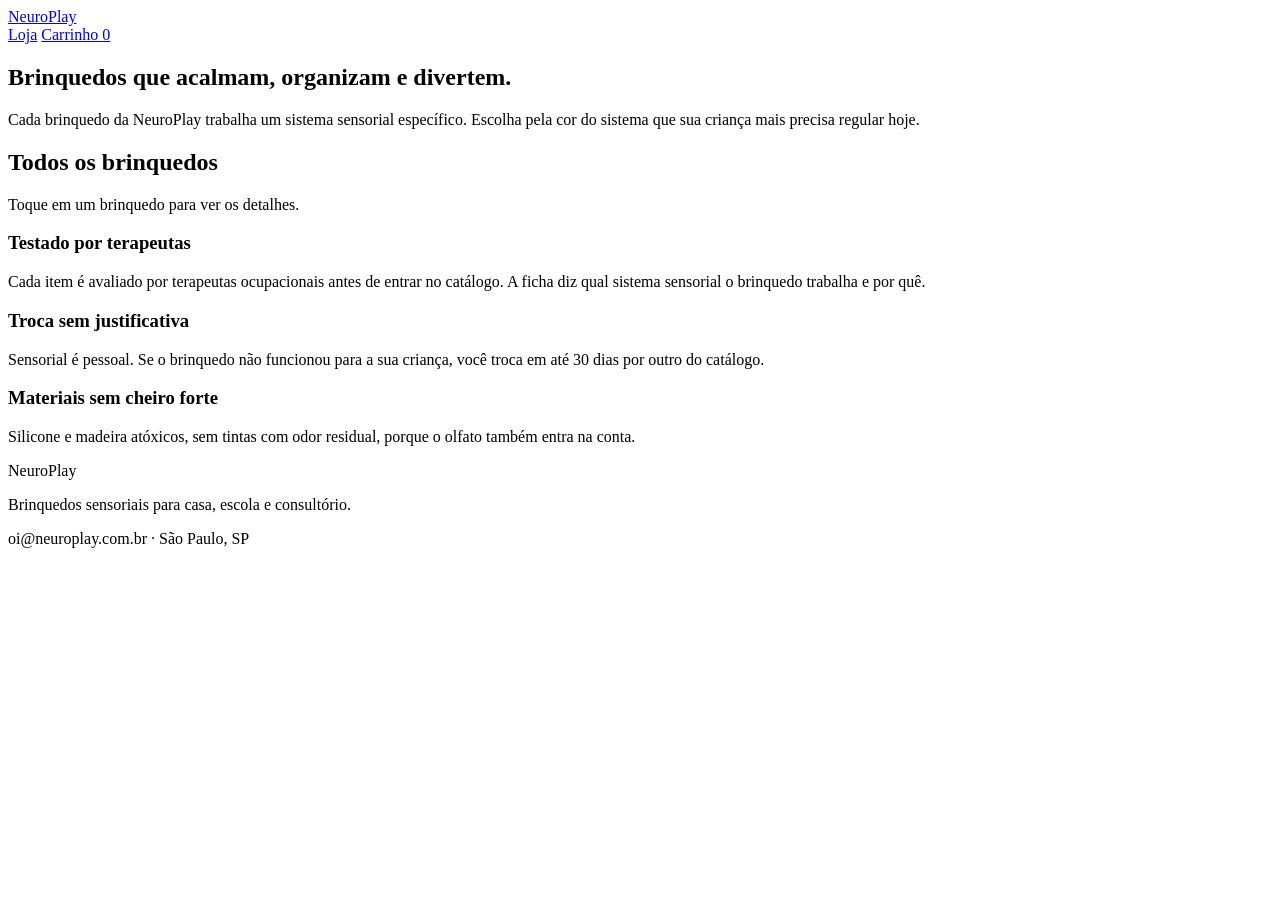
==== index.html @ 66b397a5 "Add files via upload" ====
<!DOCTYPE html>
<html lang="pt-BR">
<head>
<meta charset="utf-8">
<meta name="viewport" content="width=device-width, initial-scale=1, viewport-fit=cover">
<title>NeuroPlay — Brinquedos sensoriais</title>
<link rel="preconnect" href="https://fonts.googleapis.com">
<link rel="preconnect" href="https://fonts.gstatic.com" crossorigin>
<link href="https://fonts.googleapis.com/css2?family=Fredoka:wght@400;500;600;700&family=Figtree:ital,wght@0,400;0,500;0,600;1,400&display=swap" rel="stylesheet">
<link rel="stylesheet" href="css/estilo.css">
<link rel="icon" href="img/favicon.png">
</head>
<body>
<header class="topo">
  <div class="wrap topo-in">
    <a class="marca" href="index.html">
      <span class="pontos" aria-hidden="true">
        <i style="background:var(--azul)"></i><i style="background:var(--amarelo)"></i><i style="background:var(--roxo)"></i>
        <i style="background:var(--verde)"></i><i style="background:var(--vermelho)"></i><i style="background:var(--azul)"></i>
      </span>
      NeuroPlay
    </a>
    <nav class="nav">
      <a href="index.html" aria-current="page">Loja</a>
      <a class="btn-carrinho" href="carrinho.html">Carrinho <span class="selo" id="selo">0</span></a>
    </nav>
  </div>
</header>
<main>
  <section class="heroi">
    <div class="wrap">
      <h1>Brinquedos que acalmam, organizam e divertem.</h1>
      <p>Cada brinquedo da NeuroPlay trabalha um sistema sensorial específico. Escolha pela cor do sistema que sua criança mais precisa regular hoje.</p>
      <ul class="tiras" id="tiras"></ul>
    </div>
  </section>
  <section class="secao" id="produtos">
    <div class="wrap">
      <div class="cabeca">
        <div>
          <h2 id="titulo-vitrine">Todos os brinquedos</h2>
          <p id="sub-vitrine">Toque em um brinquedo para ver os detalhes.</p>
        </div>
        <button class="limpar" id="limpar" hidden onclick="filtrar(null)">Ver todos</button>
      </div>
      <div class="grade" id="grade"></div>
    </div>
  </section>
  <section class="secao" style="padding-top:0">
    <div class="wrap">
      <div class="faixa">
        <div><h3>Testado por terapeutas</h3><p>Cada item é avaliado por terapeutas ocupacionais antes de entrar no catálogo. A ficha diz qual sistema sensorial o brinquedo trabalha e por quê.</p></div>
        <div><h3>Troca sem justificativa</h3><p>Sensorial é pessoal. Se o brinquedo não funcionou para a sua criança, você troca em até 30 dias por outro do catálogo.</p></div>
        <div><h3>Materiais sem cheiro forte</h3><p>Silicone e madeira atóxicos, sem tintas com odor residual, porque o olfato também entra na conta.</p></div>
      </div>
    </div>
  </section>
</main>
<footer class="rodape">
  <div class="wrap rodape-in">
    <span class="marca"><span class="pontos" aria-hidden="true">
      <i style="background:var(--azul)"></i><i style="background:var(--amarelo)"></i><i style="background:var(--roxo)"></i>
      <i style="background:var(--verde)"></i><i style="background:var(--vermelho)"></i><i style="background:var(--azul)"></i>
    </span>NeuroPlay</span>
    <p>Brinquedos sensoriais para casa, escola e consultório.</p>
    <p class="direita">oi@neuroplay.com.br · São Paulo, SP</p>
  </div>
</footer>
<div class="veu" id="veu" role="dialog" aria-modal="true" aria-labelledby="modal-titulo"><div class="modal" id="modal"></div></div>
<div class="aviso" id="aviso" role="status" aria-live="polite"></div>
<script src="js/script.js"></script>
</body>
</html>
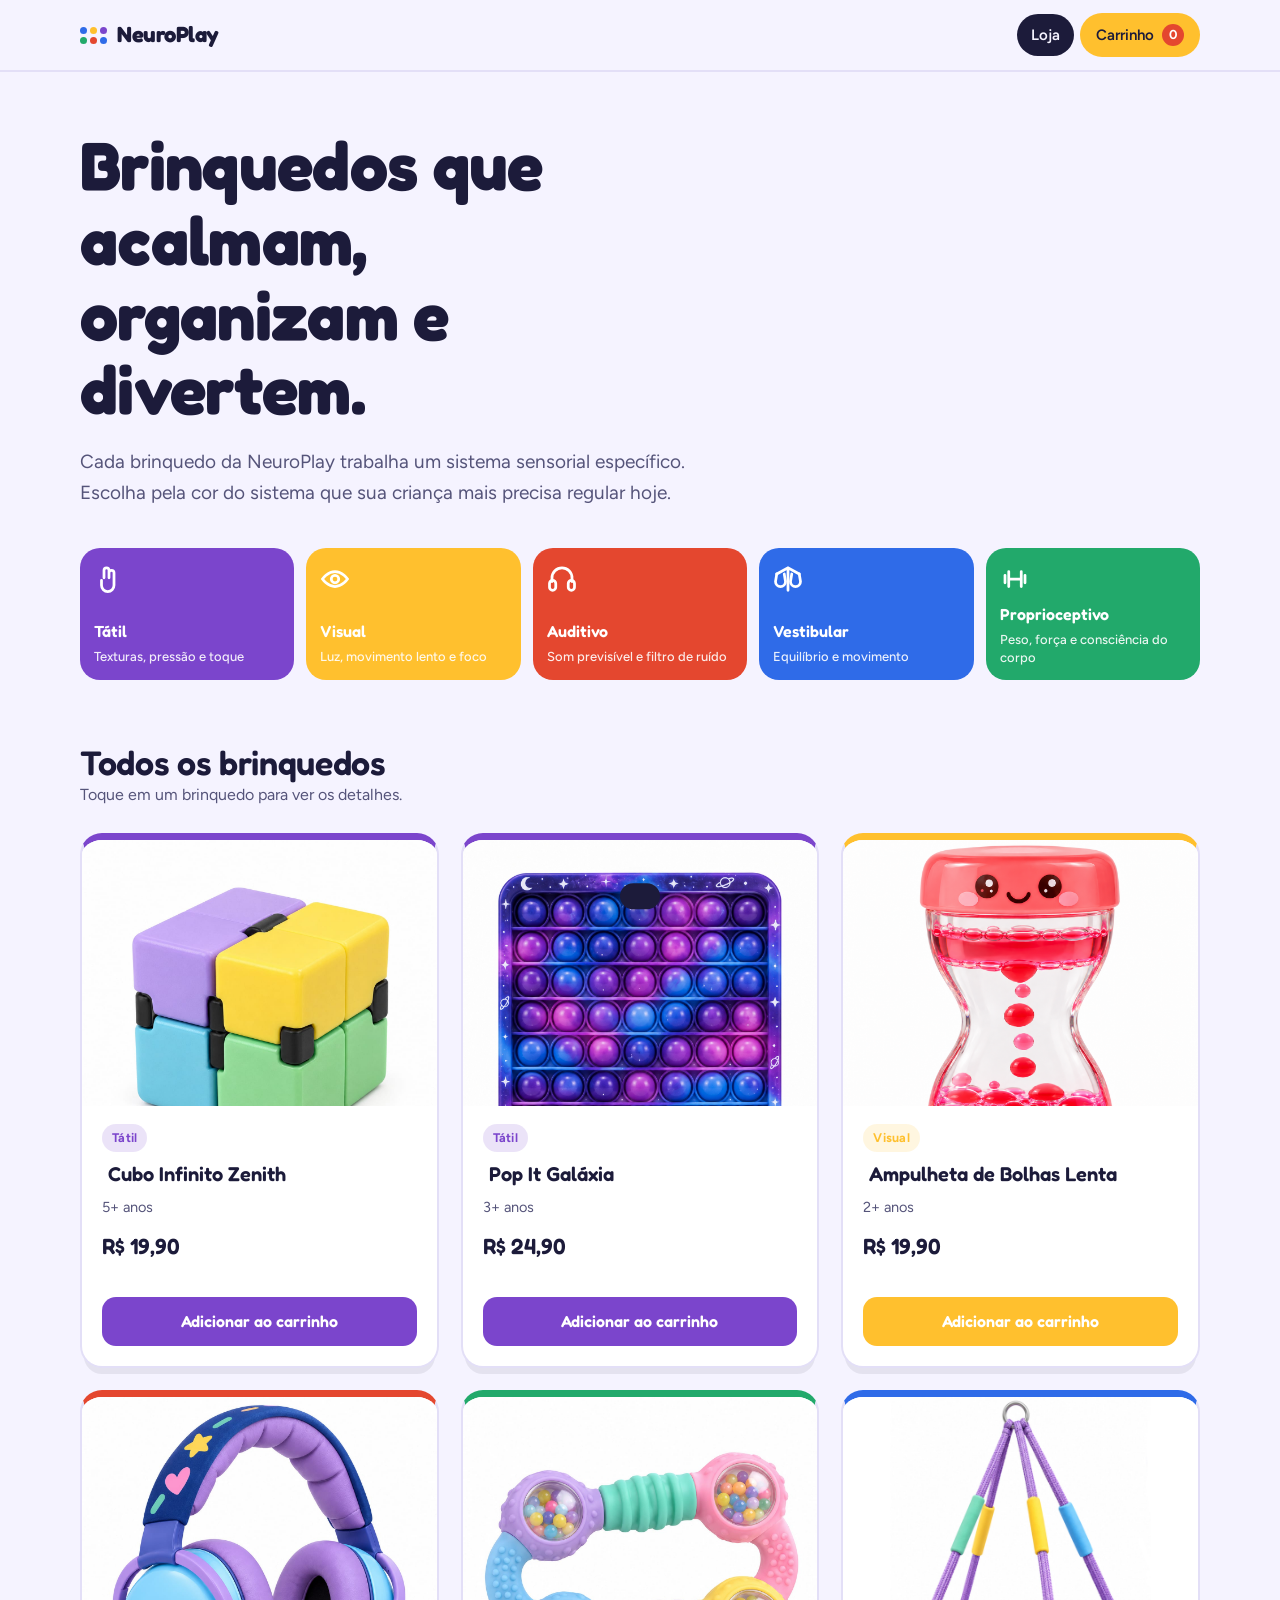
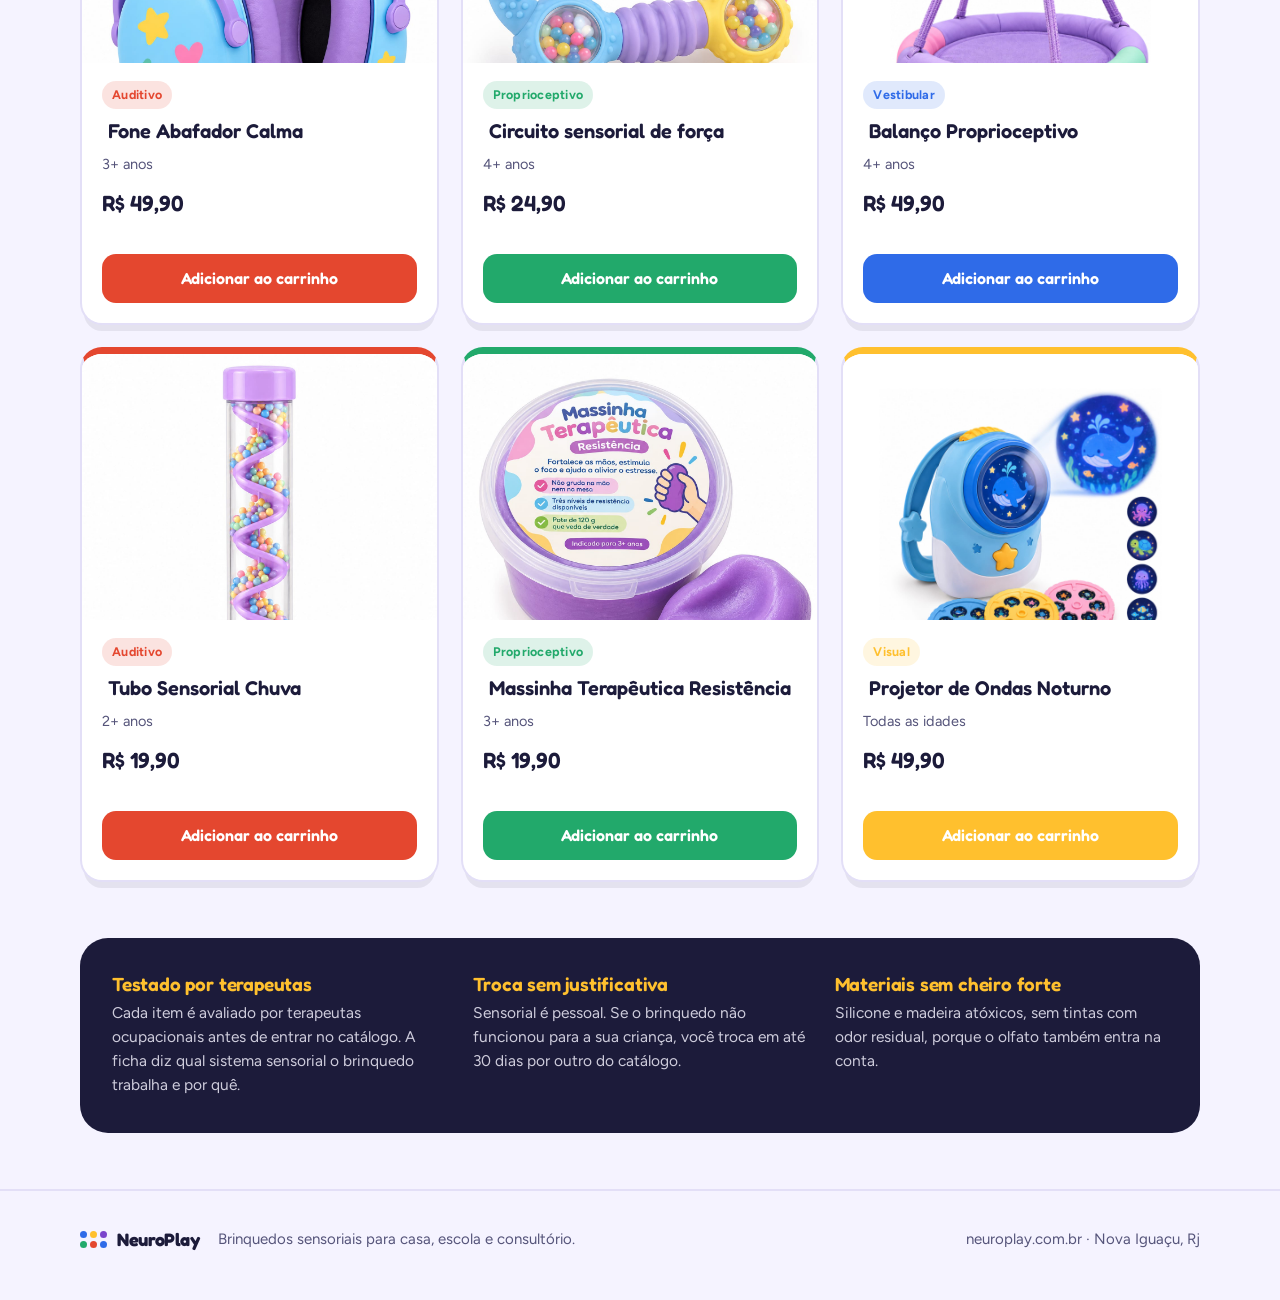
==== commit 98a903d3: "Update contact information in footer" ====
--- a/index.html
+++ b/index.html
@@ -63,7 +63,7 @@
       <i style="background:var(--verde)"></i><i style="background:var(--vermelho)"></i><i style="background:var(--azul)"></i>
     </span>NeuroPlay</span>
     <p>Brinquedos sensoriais para casa, escola e consultório.</p>
-    <p class="direita">oi@neuroplay.com.br · São Paulo, SP</p>
+    <p class="direita">neuroplay.com.br · Nova Iguaçu, Rj</p>
   </div>
 </footer>
 <div class="veu" id="veu" role="dialog" aria-modal="true" aria-labelledby="modal-titulo"><div class="modal" id="modal"></div></div>
--- a/css/estilo.css
+++ b/css/estilo.css
@@ -0,0 +1,246 @@
+:root{
+  --azul:#2F6BE8;
+  --amarelo:#FFC02E;
+  --roxo:#7B45CC;
+  --verde:#22A96B;
+  --vermelho:#E4472F;
+
+  --tinta:#1C1B3A;
+  --tinta-suave:#55547A;
+  --fundo:#F5F3FF;
+  --papel:#FFFFFF;
+  --linha:#E3DFF7;
+  --sombra:0 10px 0 -4px rgba(28,27,58,.08);
+
+  --c:var(--roxo);
+
+  box-sizing:border-box;
+  padding-top:env(safe-area-inset-top,0px);
+  padding-bottom:env(safe-area-inset-bottom,0px);
+}
+@media (prefers-color-scheme:dark){
+  :root:not([data-theme="light"]){
+    --tinta:#F3F1FF;
+    --tinta-suave:#B0ABD6;
+    --fundo:#141330;
+    --papel:#1E1C42;
+    --linha:#312E63;
+    --azul:#6D97F2;
+    --amarelo:#FFD062;
+    --roxo:#A583E6;
+    --verde:#48C98A;
+    --vermelho:#F5705A;
+    --sombra:0 10px 0 -4px rgba(0,0,0,.35);
+  }
+}
+:root[data-theme="dark"]{
+  --tinta:#F3F1FF; --tinta-suave:#B0ABD6; --fundo:#141330; --papel:#1E1C42; --linha:#312E63;
+  --azul:#6D97F2; --amarelo:#FFD062; --roxo:#A583E6; --verde:#48C98A; --vermelho:#F5705A;
+  --sombra:0 10px 0 -4px rgba(0,0,0,.35);
+}
+*,*::before,*::after{box-sizing:inherit}
+html{scroll-padding-top:calc(72px + env(safe-area-inset-top,0px));-webkit-text-size-adjust:100%}
+body{
+  margin:0;background:var(--fundo);color:var(--tinta);
+  font-family:"Figtree",-apple-system,BlinkMacSystemFont,"Segoe UI",sans-serif;
+  font-size:17px;line-height:1.6;
+}
+img,svg{max-width:100%}
+h1,h2,h3,.fredoka{font-family:"Fredoka","Figtree",sans-serif;font-weight:600;line-height:1.1;letter-spacing:-.01em;margin:0}
+a{color:inherit}
+button{font:inherit;color:inherit;cursor:pointer;border:0;background:none}
+:focus-visible{outline:3px solid var(--azul);outline-offset:3px;border-radius:6px}
+.wrap{width:min(1120px,100% - 40px);margin-inline:auto}
+
+/* ---------- cabeçalho ---------- */
+.topo{
+  position:sticky;top:env(safe-area-inset-top,0px);z-index:50;
+  background:color-mix(in srgb,var(--fundo) 88%,transparent);
+  backdrop-filter:blur(10px);border-bottom:2px solid var(--linha);
+}
+.topo-in{display:flex;align-items:center;gap:20px;min-height:70px}
+.marca{display:flex;align-items:center;gap:10px;font-family:"Fredoka",sans-serif;font-size:22px;font-weight:700;letter-spacing:-.02em}
+.marca .pontos{display:grid;grid-template-columns:repeat(3,7px);gap:3px}
+.marca .pontos i{width:7px;height:7px;border-radius:50%;display:block}
+.nav{margin-left:auto;display:flex;align-items:center;gap:6px}
+.nav button{padding:9px 14px;border-radius:999px;font-weight:600;font-size:15px;color:var(--tinta-suave)}
+.nav button[aria-current="page"]{background:var(--tinta);color:var(--fundo)}
+.btn-carrinho{display:flex;align-items:center;gap:8px;background:var(--amarelo)!important;color:#1C1B3A!important;padding:10px 16px!important}
+.selo{min-width:22px;height:22px;padding:0 6px;border-radius:999px;background:var(--vermelho);color:#fff;font-size:13px;font-weight:700;display:grid;place-items:center}
+.selo.pula{animation:pula .45s ease}
+@keyframes pula{50%{transform:scale(1.45)}}
+
+/* ---------- herói ---------- */
+.heroi{padding:56px 0 8px}
+.heroi h1{font-size:clamp(38px,6.4vw,68px);font-weight:700;max-width:16ch}
+.heroi p{max-width:52ch;color:var(--tinta-suave);font-size:19px;margin:20px 0 0}
+.tiras{
+  margin:40px 0 0;padding:0;list-style:none;
+  display:grid;grid-template-columns:repeat(5,1fr);gap:12px;
+}
+.tira{
+  width:100%;text-align:left;border-radius:20px;padding:16px 14px 14px;
+  background:var(--c);color:#fff;min-height:132px;
+  display:flex;flex-direction:column;justify-content:space-between;
+  font-family:"Fredoka",sans-serif;font-weight:600;font-size:16px;
+  transform-origin:bottom;
+  animation:sobe .5s cubic-bezier(.2,.8,.3,1.2) backwards;
+}
+.tira:nth-child(1){animation-delay:.05s}
+.tira:nth-child(2){animation-delay:.12s}
+.tira:nth-child(3){animation-delay:.19s}
+.tira:nth-child(4){animation-delay:.26s}
+.tira:nth-child(5){animation-delay:.33s}
+@keyframes sobe{from{opacity:0;transform:translateY(14px) scaleY(.9)}}
+.tira small{display:block;font-family:"Figtree",sans-serif;font-weight:500;font-size:13px;opacity:.9;line-height:1.35;margin-top:4px}
+.tira[aria-pressed="true"]{box-shadow:0 0 0 4px var(--fundo),0 0 0 7px var(--c)}
+.tira svg{width:30px;height:30px}
+
+/* ---------- vitrine ---------- */
+.secao{padding:56px 0}
+.cabeca{display:flex;align-items:flex-end;gap:16px;flex-wrap:wrap;margin-bottom:26px}
+.cabeca h2{font-size:clamp(26px,3.4vw,34px)}
+.cabeca p{margin:0;color:var(--tinta-suave);font-size:16px}
+.limpar{margin-left:auto;font-weight:600;color:var(--azul);text-decoration:underline;text-underline-offset:4px}
+.grade{display:grid;grid-template-columns:repeat(3,1fr);gap:22px}
+.cartao{
+  background:var(--papel);border-radius:22px;overflow:hidden;text-align:left;
+  border:2px solid var(--linha);border-top:7px solid var(--c);
+  box-shadow:var(--sombra);display:flex;flex-direction:column;
+  transition:transform .18s ease;
+}
+.cartao:hover,.cartao:focus-visible{transform:translateY(-4px)}
+.palco{background:color-mix(in srgb,var(--c) 14%,var(--papel));padding:22px;display:grid;place-items:center}
+.palco svg{width:min(190px,100%);height:auto;display:block}
+.corpo{padding:18px 20px 20px;display:flex;flex-direction:column;gap:10px;flex:1}
+.etiqueta{align-self:flex-start;font-size:12.5px;font-weight:700;letter-spacing:.02em;color:var(--c);background:color-mix(in srgb,var(--c) 15%,transparent);padding:4px 10px;border-radius:999px}
+.cartao h3{font-size:20px}
+.idade{color:var(--tinta-suave);font-size:14.5px;margin:0}
+.preco{font-family:"Fredoka",sans-serif;font-size:22px;font-weight:600;margin-top:auto}
+.acao{
+  width:100%;background:var(--c);color:#fff;border-radius:14px;
+  padding:12px;font-family:"Fredoka",sans-serif;font-weight:600;font-size:16px;
+  transition:filter .15s ease;
+}
+.acao:hover{filter:brightness(1.08)}
+.acao.feito{background:var(--verde)}
+
+/* ---------- faixa de confiança ---------- */
+.faixa{background:var(--tinta);color:var(--fundo);border-radius:28px;padding:36px 32px;display:grid;grid-template-columns:repeat(3,1fr);gap:28px}
+.faixa h3{font-size:19px;margin-bottom:6px;color:var(--amarelo)}
+.faixa p{margin:0;font-size:15.5px;opacity:.82;line-height:1.55}
+
+/* ---------- modal ---------- */
+.veu{position:fixed;inset:0;z-index:100;background:rgba(20,19,48,.62);display:none;padding:24px;overflow:auto}
+.veu.aberto{display:grid;place-items:center}
+.modal{
+  background:var(--papel);width:min(920px,100%);border-radius:28px;overflow:hidden;
+  display:grid;grid-template-columns:1.05fr 1fr;position:relative;
+  animation:abre .28s cubic-bezier(.2,.8,.3,1.1);
+}
+@keyframes abre{from{opacity:0;transform:translateY(18px) scale(.97)}}
+.modal-palco{background:color-mix(in srgb,var(--c) 18%,var(--papel));display:grid;place-items:center;padding:34px}
+.modal-palco svg{width:min(320px,100%);height:auto}
+.modal-texto{padding:34px 34px 30px;display:flex;flex-direction:column;gap:14px;max-height:84vh;overflow:auto}
+.modal-texto h2{font-size:30px}
+.modal-texto .desc{margin:0;color:var(--tinta-suave);font-size:16px}
+.beneficios{margin:0;padding:0;list-style:none;display:grid;gap:8px;font-size:15.5px}
+.beneficios li{display:flex;gap:9px;align-items:flex-start}
+.beneficios li::before{content:"";flex:none;width:10px;height:10px;border-radius:50%;background:var(--c);margin-top:7px}
+.fechar{position:absolute;top:14px;right:14px;width:40px;height:40px;border-radius:50%;background:var(--papel);color:var(--tinta);font-size:22px;line-height:1;display:grid;place-items:center;box-shadow:0 2px 8px rgba(0,0,0,.18)}
+.compra{display:flex;gap:12px;align-items:center;margin-top:6px;flex-wrap:wrap}
+.passo{display:flex;align-items:center;border:2px solid var(--linha);border-radius:14px;overflow:hidden}
+.passo button{width:42px;height:46px;font-size:20px;font-family:"Fredoka",sans-serif}
+.passo span{min-width:38px;text-align:center;font-weight:600}
+.compra .acao{flex:1;min-width:190px;padding:14px}
+
+/* ---------- carrinho ---------- */
+.carrinho-grade{display:grid;grid-template-columns:1.6fr 1fr;gap:28px;align-items:start}
+.itens{display:grid;gap:14px}
+.item{background:var(--papel);border:2px solid var(--linha);border-radius:20px;padding:14px;display:grid;grid-template-columns:96px 1fr auto;gap:16px;align-items:center}
+.item-mini{background:color-mix(in srgb,var(--c) 16%,var(--papel));border-radius:14px;padding:8px;display:grid;place-items:center}
+.item h3{font-size:18px}
+.item .un{color:var(--tinta-suave);font-size:14.5px;margin:2px 0 0}
+.item-dir{display:flex;flex-direction:column;align-items:flex-end;gap:8px}
+.item-dir .total-linha{font-family:"Fredoka",sans-serif;font-weight:600;font-size:18px}
+.remover{font-size:14px;color:var(--vermelho);font-weight:600;text-decoration:underline;text-underline-offset:3px}
+.resumo{background:var(--papel);border:2px solid var(--linha);border-radius:22px;padding:24px;position:sticky;top:96px;display:grid;gap:14px}
+.resumo h2{font-size:22px}
+.linha{display:flex;justify-content:space-between;font-size:16px;color:var(--tinta-suave)}
+.linha strong{color:var(--tinta)}
+.total{display:flex;justify-content:space-between;align-items:baseline;border-top:2px solid var(--linha);padding-top:14px;font-family:"Fredoka",sans-serif;font-size:26px;font-weight:600}
+.frete-barra{height:10px;border-radius:999px;background:var(--linha);overflow:hidden}
+.frete-barra i{display:block;height:100%;background:var(--verde);width:0;transition:width .35s ease}
+.frete-aviso{font-size:14.5px;color:var(--tinta-suave);margin:0}
+.finalizar{background:var(--verde);color:#fff;border-radius:16px;padding:15px;font-family:"Fredoka",sans-serif;font-size:18px;font-weight:600}
+.finalizar[disabled]{opacity:.45;cursor:not-allowed}
+.vazio{background:var(--papel);border:2px dashed var(--linha);border-radius:22px;padding:48px 28px;text-align:center;display:grid;gap:14px;justify-items:center}
+.vazio h2{font-size:24px}
+.vazio p{margin:0;color:var(--tinta-suave);max-width:40ch}
+.vazio button{background:var(--azul);color:#fff;border-radius:14px;padding:13px 22px;font-family:"Fredoka",sans-serif;font-weight:600}
+
+/* ---------- avisos ---------- */
+.aviso{
+  position:fixed;left:50%;bottom:calc(22px + env(safe-area-inset-bottom,0px));transform:translate(-50%,120%);
+  z-index:120;background:var(--tinta);color:var(--fundo);padding:13px 20px;border-radius:999px;
+  font-weight:600;font-size:15.5px;box-shadow:0 8px 24px rgba(0,0,0,.25);transition:transform .3s cubic-bezier(.2,.8,.3,1.1);
+  display:flex;align-items:center;gap:9px;max-width:calc(100vw - 32px);
+}
+.aviso.ver{transform:translate(-50%,0)}
+.aviso i{width:10px;height:10px;border-radius:50%;background:var(--verde);flex:none}
+
+.rodape{border-top:2px solid var(--linha);padding:34px 0 46px;color:var(--tinta-suave);font-size:15px}
+.rodape-in{display:flex;gap:18px;flex-wrap:wrap;align-items:center}
+.rodape-in .marca{font-size:18px;color:var(--tinta)}
+.rodape p{margin:0}
+.rodape .direita{margin-left:auto}
+
+[hidden]{display:none!important}
+
+@media (max-width:900px){
+  .grade{grid-template-columns:repeat(2,1fr)}
+  .tiras{grid-template-columns:repeat(2,1fr)}
+  .tira{min-height:110px}
+  .modal{grid-template-columns:1fr}
+  .modal-texto{max-height:none}
+  .veu.aberto{align-items:start}
+  .carrinho-grade{grid-template-columns:1fr}
+  .resumo{position:static}
+  .faixa{grid-template-columns:1fr;padding:28px 24px}
+}
+@media (max-width:560px){
+  body{font-size:16px}
+  .grade{grid-template-columns:1fr}
+  .heroi{padding-top:36px}
+  .item{grid-template-columns:70px 1fr;gap:12px}
+  .item-dir{grid-column:1/-1;flex-direction:row;justify-content:space-between;align-items:center;width:100%}
+  .nav button{padding:8px 11px;font-size:14px}
+  .marca span{display:none}
+}
+@media (prefers-reduced-motion:reduce){
+  *{animation:none!important;transition:none!important}
+}
+/* botão que na verdade é um link entre páginas */
+.vazio .botao-link{
+  background:var(--azul);color:#fff;border-radius:14px;padding:13px 22px;
+  font-family:"Fredoka",sans-serif;font-weight:600;text-decoration:none;display:inline-block;
+}
+.nav a{padding:9px 14px;border-radius:999px;font-weight:600;font-size:15px;color:var(--tinta-suave);text-decoration:none}
+.nav a[aria-current="page"]{background:var(--tinta);color:var(--fundo)}
+.nav a.btn-carrinho{color:#1C1B3A!important}
+.marca{text-decoration:none}
+
+/* ---------- fotos dos produtos ---------- */
+.foto{display:block;width:100%;height:100%;object-fit:cover;border-radius:14px}
+.palco{padding:0;aspect-ratio:4/3;overflow:hidden}
+.palco .foto{border-radius:0}
+.palco svg{margin:22px}
+.modal-palco{padding:0;min-height:320px}
+.modal-palco .foto{border-radius:0;min-height:320px}
+.modal-palco svg{margin:34px}
+.item-mini{padding:0;aspect-ratio:1;overflow:hidden}
+.item-mini .foto{border-radius:12px}
+.item-mini svg{margin:8px}
+@media (max-width:900px){
+  .modal-palco,.modal-palco .foto{min-height:240px}
+}
